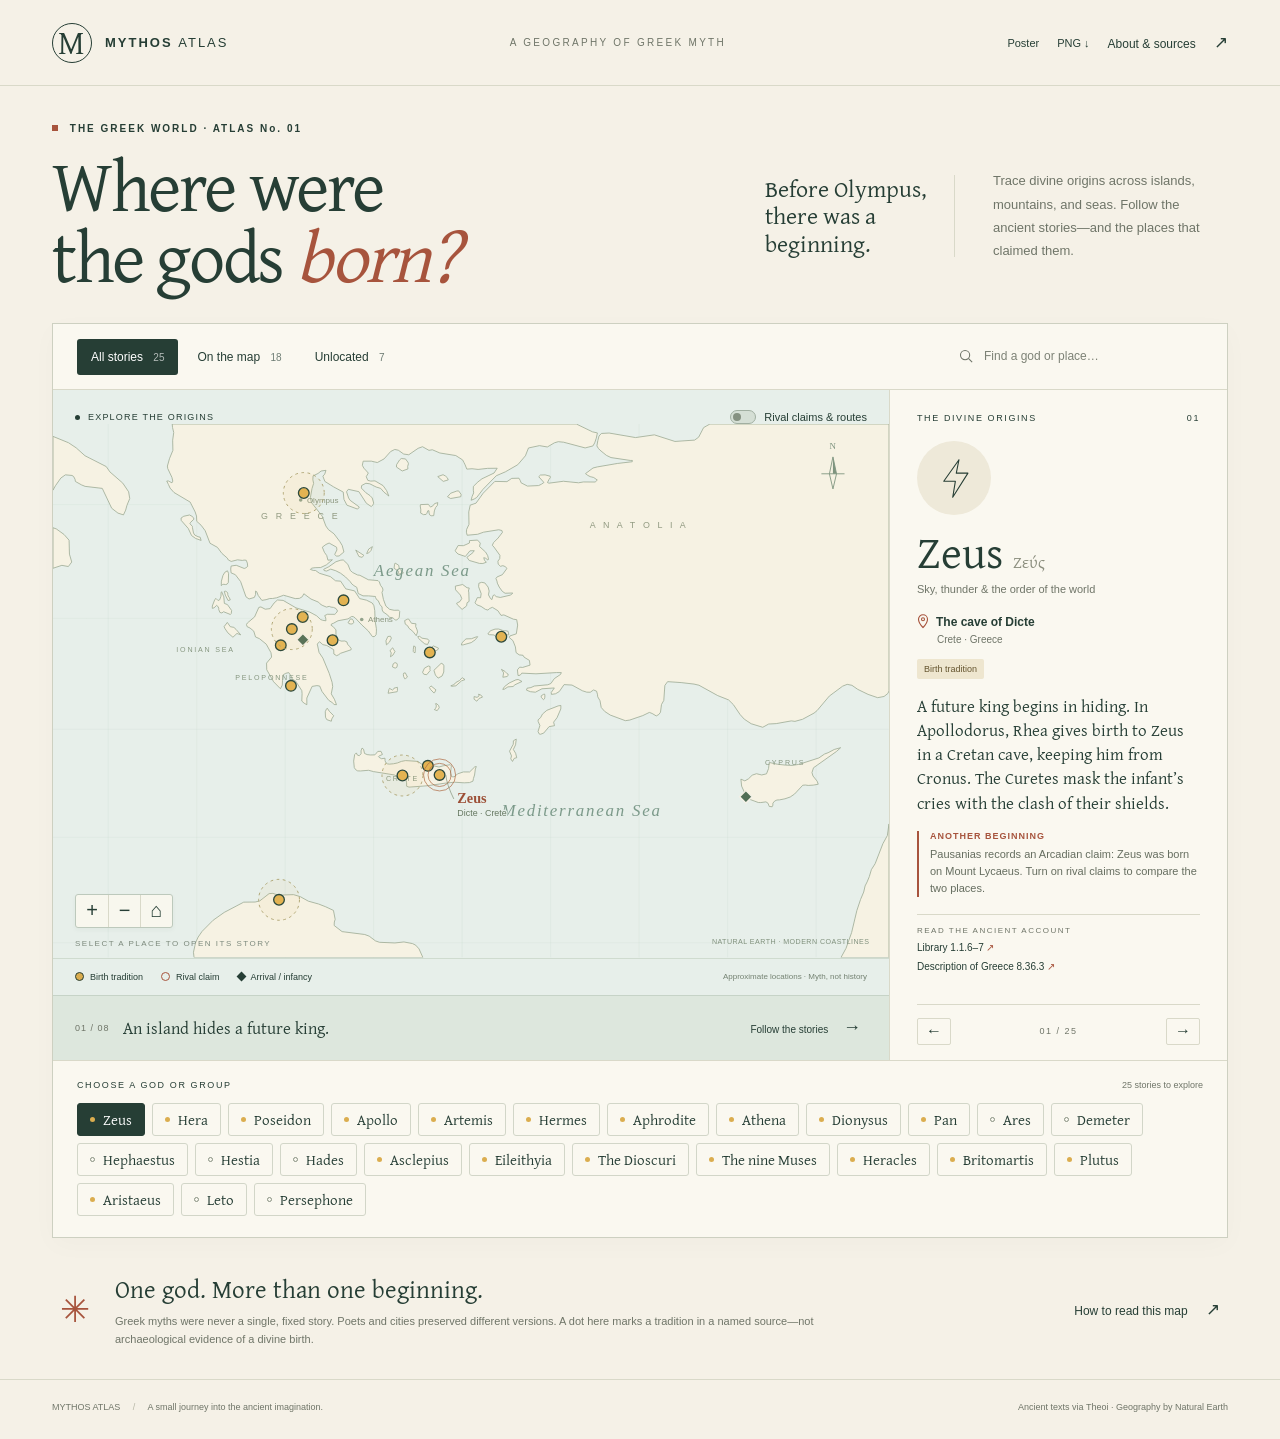
==== docs/atlas/index.html @ 0c2e9b44 "Publish Greek god birthplace poster and expanded atlas" ====
<!doctype html>
<html lang="en">
<head>
  <meta charset="utf-8">
  <meta name="viewport" content="width=device-width,initial-scale=1">
  <meta name="theme-color" content="#f5f1e7">
  <meta name="description" content="Explore the birthplaces of 34 divine figures through ancient texts, island stories, and rival local traditions. An interactive atlas of myth, not history.">
  <title>Where were the gods born? — Mythos Atlas</title>
  <link rel="icon" href="data:image/svg+xml,%3Csvg xmlns='http://www.w3.org/2000/svg' viewBox='0 0 64 64'%3E%3Crect width='64' height='64' rx='32' fill='%232b443d'/%3E%3Cpath d='M35 8 17 36h14l-3 20 20-30H34z' fill='%23e5be60'/%3E%3C/svg%3E">
  <link rel="stylesheet" href="styles.css">
  <script src="vendor/d3.min.js" defer></script>
  <script src="data/gods.js" defer></script>
  <script src="app.js" defer></script>
</head>
<body>
  <a class="skip-link" href="#explore">Skip to the atlas</a>
  <header class="masthead">
    <a class="brand" href="./" aria-label="Mythos Atlas home"><span class="brand-mark" aria-hidden="true">Μ</span><span>MYTHOS <b>ATLAS</b></span></a>
    <span class="edition">A GEOGRAPHY OF GREEK MYTH</span>
    <nav class="atlas-links" aria-label="Poster and sources"><a href="../">Poster</a><a href="../greek-gods-birthplaces.png" download>PNG ↓</a><button class="text-button" id="sources-open">About &amp; sources <span aria-hidden="true">↗</span></button></nav>
  </header>
  <main>
    <section class="intro" aria-labelledby="title">
      <div><p class="eyebrow"><span></span> THE GREEK WORLD · ATLAS No. 01</p><h1 id="title">Where were<br>the gods <em>born?</em></h1></div>
      <div class="intro-note"><p>Before Olympus, <br>there was a beginning.</p><div>Trace divine origins across islands, mountains, and seas. Follow the ancient stories—and the places that claimed them.</div></div>
    </section>
    <section class="atlas" id="explore" aria-label="Interactive birthplace atlas">
      <div class="atlas-toolbar">
        <div class="filters" role="group" aria-label="Filter gods"><button class="filter active" data-filter="all" aria-pressed="true">All stories <span>25</span></button><button class="filter" data-filter="mapped" aria-pressed="false">On the map <span>18</span></button><button class="filter" data-filter="unplaced" aria-pressed="false">Unlocated <span>7</span></button></div>
        <label class="search"><svg viewBox="0 0 24 24" aria-hidden="true"><circle cx="10" cy="10" r="6.5"/><path d="m15 15 5 5"/></svg><input id="search" type="search" placeholder="Find a god or place…" aria-label="Find a god or place"></label>
      </div>
      <div class="atlas-body">
        <div class="map-column">
          <div class="map-top"><span><i class="live-dot"></i> EXPLORE THE ORIGINS</span><label class="switch"><input type="checkbox" id="variants"><span class="switch-track"></span>Rival claims &amp; routes</label></div>
          <div class="map-wrap" id="map-wrap">
            <svg id="map" viewBox="0 0 940 600" role="group" aria-label="Map of Greek divine origins in Greece and the eastern Mediterranean"><title>Greek divine origins</title><desc>Select a named marker to read its tradition. Use the zoom buttons and drag to explore. The god selector below offers the same information.</desc></svg>
            <div class="map-loading" id="map-loading">Drawing the Greek world…</div>
            <div class="map-controls" role="group" aria-label="Map controls"><button id="zoom-in" aria-label="Zoom in">+</button><button id="zoom-out" aria-label="Zoom out">−</button><button id="reset-map" aria-label="Reset map view">⌂</button></div>
            <div class="map-hint">SELECT A PLACE TO OPEN ITS STORY</div>
          </div>
          <div class="map-key"><span><i class="key-birth"></i>Birth tradition</span><span><i class="key-variant"></i>Rival claim</span><span><i class="key-arrival"></i>Arrival / infancy</span><span class="key-note">Approximate locations · Myth, not history</span></div>
          <div class="tour-bar"><div><span class="tour-number" id="tour-number">01 / 08</span><strong id="tour-title">An island hides a future king.</strong></div><button id="tour-next">Follow the stories <span aria-hidden="true">→</span></button></div>
        </div>
        <aside class="story-panel" aria-label="Selected god" id="story-panel"><div id="story" aria-live="polite" aria-atomic="true"></div><div class="story-navigation"><button id="previous-god" aria-label="Previous god">←</button><span id="god-index">01 / 15</span><button id="next-god" aria-label="Next god">→</button></div></aside>
      </div>
      <div class="god-browser"><div class="browser-heading"><span>CHOOSE A GOD OR GROUP</span><span id="result-count" role="status">15 stories to explore</span></div><div id="god-list" class="god-list" aria-label="Greek gods"></div><p id="empty-results" hidden>No gods or places match. Try “Delos”, “sea”, or “Zeus”.</p></div>
    </section>
    <section class="reading-note"><span class="note-symbol" aria-hidden="true">✳</span><div><h2>One god. More than one beginning.</h2><p>Greek myths were never a single, fixed story. Poets and cities preserved different versions. A dot here marks a tradition in a named source—not archaeological evidence of a divine birth.</p></div><button class="text-button" id="method-open">How to read this map <span aria-hidden="true">↗</span></button></section>
  </main>
  <footer><span>MYTHOS ATLAS <span class="footer-divider">/</span> A small journey into the ancient imagination.</span><span>Ancient texts via Theoi · Geography by Natural Earth</span></footer>
  <dialog id="sources-dialog" aria-labelledby="sources-title"><div class="dialog-head"><p class="eyebrow">THE ATLAS NOTEBOOK</p><button id="sources-close" aria-label="Close sources">×</button></div><h2 id="sources-title">Stories, sources<br>&amp; a little uncertainty.</h2><p>This atlas follows 34 divine figures across 25 story entries. The nine Muses and the Dioscuri are grouped; Heracles is included as a deified hero. Eighteen entries have a mapped birth, regional, arrival, or infancy tradition here; seven have no securely mapped location in the selected accounts. It is a curated introduction, not a complete catalogue of every ancient claim.</p><h3>Reading the marks</h3><p>Solid gold circles mark a birth tradition. Rust-colored rings mark a rival local claim. Diamonds mark a landing or a place where an infant was hidden. Pan’s Arcadian marker is regional. Coordinates are approximate modern aids to reading; they are not surveyed ancient birth sites.</p><p>The main view shows one selected tradition for each mapped god. Switch on “Rival claims &amp; routes” to see additional mapped traditions and Aphrodite’s sea journey. A dashed line is a schematic narrative link, not an ancient travel route. “Unlocated” means the cited account supplies no fixed place; it does not mean no other tradition exists.</p><h3>Ancient texts</h3><div id="source-list"></div><h3>The map</h3><p>Coastlines: <a href="https://www.naturalearthdata.com/" target="_blank" rel="noopener noreferrer">Natural Earth</a>, 1:50m public-domain land data. Tiny islands may be smaller than their markers. Modern coastlines are used for orientation; modern state borders are omitted. Typeface: Gentium Plus, SIL Open Font License. Mapping: D3, ISC license.</p><p class="dialog-end">Each god’s story links directly to its cited text or an explicitly identified ancient passage preserved in Theoi’s source collections.</p></dialog>
</body>
</html>
---- docs/atlas/styles.css ----
@font-face{font-family:Gentium;src:url('vendor/GentiumPlus-Regular.ttf') format('truetype');font-weight:400;font-display:swap}@font-face{font-family:Gentium;src:url('vendor/GentiumPlus-Bold.ttf') format('truetype');font-weight:700;font-display:swap}
:root{--paper:#f5f1e7;--ink:#263e35;--muted:#6f7568;--line:#d9d9c9;--gold:#dbad4f;--rust:#a7543d;--sea:#e7efea;--serif:Gentium,Georgia,serif;--sans:Arial,Helvetica,sans-serif}*{box-sizing:border-box}html{scroll-behavior:smooth}body{margin:0;color:var(--ink);background:var(--paper);font-family:var(--sans);font-size:14px}button,input{font:inherit}button,a,input{-webkit-tap-highlight-color:transparent}button{cursor:pointer;color:inherit}button{border:0;background:none}a{color:inherit;text-underline-offset:3px}button:focus-visible,a:focus-visible,input:focus-visible,[tabindex]:focus-visible{outline:3px solid var(--rust);outline-offset:4px}button:hover{color:var(--rust)}.skip-link{position:absolute;left:20px;top:-60px;z-index:50;background:white;padding:15px}.skip-link:focus{top:10px}.masthead{height:86px;max-width:1512px;margin:auto;padding:0 52px;border-bottom:1px solid var(--line);display:flex;align-items:center;justify-content:space-between}.brand{display:flex;align-items:center;gap:13px;text-decoration:none;font-size:13px;font-weight:bold;letter-spacing:2px}.brand b{font-weight:400}.brand-mark{display:grid;place-items:center;font-family:var(--serif);font-size:33px;font-weight:400;border:1px solid var(--ink);border-radius:50%;width:40px;height:40px;line-height:1}.edition{font-size:10px;letter-spacing:2.3px;color:var(--muted)}.text-button{font-size:12px;padding:10px 0}.text-button span{margin-left:15px;font-size:17px}main{max-width:1512px;margin:auto;padding:0 52px}.intro{display:flex;align-items:center;justify-content:space-between;padding:37px 0 32px;gap:40px}.eyebrow{font-size:10px;letter-spacing:2px;font-weight:bold;margin:0 0 16px}.eyebrow>span{display:inline-block;background:var(--rust);width:6px;height:6px;margin-right:7px;vertical-align:1px}h1{font-family:var(--serif);font-size:72px;font-weight:400;letter-spacing:-2.4px;line-height:.98;margin:0}h1 em{font-weight:400;color:var(--rust)}.intro-note{display:grid;grid-template-columns:190px 235px;gap:38px;align-items:center;margin:18px 0 0}.intro-note>p{font-family:var(--serif);font-size:24px;line-height:1.15;border-right:1px solid var(--line);padding-right:26px;margin:0}.intro-note>div{color:var(--muted);font-size:13px;line-height:1.8;max-width:225px}.atlas{border:1px solid #cdd0c1;background:#faf8f0;box-shadow:0 7px 25px #263e3506}.atlas-toolbar{min-height:66px;padding:10px 24px;display:flex;align-items:center;justify-content:space-between;border-bottom:1px solid var(--line);gap:20px}.filters{display:flex;gap:5px}.filter{padding:11px 14px;font-size:12px;border-radius:3px;white-space:nowrap}.filter span{font-size:10px;margin-left:7px;opacity:.65}.filter.active{background:var(--ink);color:#fff}.search{display:flex;align-items:center;gap:9px;max-width:245px;flex:1}.search svg{width:17px;height:17px;fill:none;stroke:var(--muted);stroke-width:1.5;flex-shrink:0}.search input{width:100%;border:0;border-bottom:1px solid transparent;padding:8px 0;background:none;font-size:12px;color:var(--ink);border-radius:0}.search input::placeholder{color:#7d8276}.atlas-body{display:grid;grid-template-columns:minmax(0,1fr) 338px}.map-column{min-width:0;background:var(--sea);display:flex;flex-direction:column;position:relative}.map-top{display:flex;align-items:center;justify-content:space-between;gap:12px;padding:20px 22px 0;font-size:9px;letter-spacing:1.2px;z-index:2}.map-top>span{display:flex;align-items:center;gap:8px;white-space:nowrap}.live-dot{background:var(--ink);border-radius:50%;width:5px;height:5px}.switch{display:flex;align-items:center;gap:8px;letter-spacing:0;font-size:11px;cursor:pointer}.switch input{position:absolute;opacity:0;width:28px;height:18px}.switch-track{display:block;width:26px;height:14px;border:1px solid #a1afa1;background:#d5dfd5;border-radius:10px;position:relative;transition:.2s}.switch-track:after{content:'';position:absolute;left:2px;top:2px;width:8px;height:8px;border-radius:50%;background:#859181;transition:.2s}.switch input:checked+.switch-track{background:var(--ink);border-color:var(--ink)}.switch input:checked+.switch-track:after{transform:translateX(12px);background:var(--paper)}.switch input:focus-visible+.switch-track{outline:3px solid var(--rust);outline-offset:4px}.map-wrap{position:relative;flex:1;min-height:470px;display:flex;align-items:center;overflow:hidden;background-image:radial-gradient(#96b0a326 .65px,transparent .65px);background-size:8px 8px}.map-wrap svg{width:100%;height:100%;min-height:470px;max-height:595px;display:block;touch-action:none}.map-loading{position:absolute;left:0;right:0;top:45%;text-align:center;font-family:var(--serif);font-size:22px}.map-controls{position:absolute;bottom:30px;left:22px;display:flex;border:1px solid #bdc9bc;background:#f8f7ee;border-radius:3px;box-shadow:0 2px 5px #263e350b}.map-controls button{width:32px;height:32px;font-size:20px}.map-controls button+button{border-left:1px solid var(--line)}.map-hint{position:absolute;bottom:10px;left:22px;font-size:8px;letter-spacing:1.5px;pointer-events:none;color:#7d8a7d}.map-key{display:flex;gap:18px;padding:13px 22px;border-top:1px solid #cfdbcf;font-size:9px;align-items:center;flex-wrap:wrap}.map-key>span{display:flex;align-items:center;gap:6px}.map-key i{display:inline-block;width:9px;height:9px;flex-shrink:0}.key-birth{background:var(--gold);border:1px solid var(--ink);border-radius:50%}.key-variant{border:1.5px solid var(--rust);border-radius:50%}.key-arrival{background:var(--ink);transform:rotate(45deg);width:7px!important;height:7px!important}.map-key .key-note{color:#748272;margin-left:auto;font-size:8px}.tour-bar{display:flex;align-items:center;justify-content:space-between;padding:17px 22px;border-top:1px solid #c6d3c7;background:#dde7dd;gap:16px;min-height:65px}.tour-bar>div{display:flex;align-items:center;gap:13px}.tour-number{font-size:9px;letter-spacing:1px;color:var(--muted);white-space:nowrap}.tour-bar strong{font-family:var(--serif);font-size:17px;font-weight:400}.tour-bar button{font-size:10px;white-space:nowrap}.tour-bar button span{font-size:18px;margin-left:12px}.story-panel{background:#faf8f0;border-left:1px solid var(--line);padding:23px 27px 15px;display:flex;flex-direction:column}.story-panel>#story{flex:1}.story-top{display:flex;align-items:center;justify-content:space-between;font-size:9px;letter-spacing:1.6px}.story-symbol{width:74px;height:74px;display:grid;place-items:center;border-radius:50%;background:#eee9d9;margin:18px 0 14px;color:var(--ink)}.story-symbol svg{width:43px;height:43px;fill:none;stroke:currentColor;stroke-width:1.2;stroke-linecap:round;stroke-linejoin:round}.god-title{font-family:var(--serif);font-size:45px;line-height:1;margin:0;font-weight:400}.greek-name{font-family:var(--serif);font-size:17px;color:#8b8e7e;margin-left:10px}.god-domain{font-size:11px;color:var(--muted);margin:9px 0 19px}.place-title{display:flex;align-items:center;gap:7px;font-size:12px;font-weight:bold;margin:0 0 5px}.place-title svg{width:12px;height:15px;fill:none;stroke:var(--rust);stroke-width:1.5}.region{font-size:10px;color:var(--muted);margin:0 0 14px;padding-left:20px}.status-badge{display:inline-flex;align-items:center;gap:5px;font-size:9px;color:#65552f;padding:5px 7px;background:#eee6cf;border-radius:2px;margin-bottom:8px}.story-body{font-family:var(--serif);font-size:17px;line-height:1.42;margin:7px 0 16px}.tradition-note{border-left:2px solid var(--rust);padding:0 0 0 11px;margin:0 0 17px}.tradition-note h3{font-size:9px;letter-spacing:1px;text-transform:uppercase;margin:0 0 5px;color:var(--rust)}.tradition-note p{font-size:11px;line-height:1.55;margin:0;color:#666e60}.source-links{padding-top:11px;border-top:1px solid var(--line)}.source-links>span{font-size:8px;letter-spacing:1.5px;color:var(--muted);display:block;margin-bottom:6px}.source-links a{display:block;font-size:10px;line-height:1.4;margin:5px 0;text-decoration:none}.source-links a:hover{text-decoration:underline}.source-links a:after{content:' ↗';color:var(--rust)}.story-navigation{display:flex;align-items:center;justify-content:space-between;padding-top:13px;margin-top:14px;border-top:1px solid var(--line)}.story-navigation button{height:27px;width:34px;border:1px solid var(--line);border-radius:2px;font-size:16px}.story-navigation span{font-size:9px;letter-spacing:1.5px;color:var(--muted)}.god-browser{padding:19px 24px 21px;border-top:1px solid var(--line)}.browser-heading{display:flex;justify-content:space-between;font-size:9px;letter-spacing:1.6px;margin-bottom:13px}.browser-heading>span:last-child{color:var(--muted);letter-spacing:0}.god-list{display:flex;flex-wrap:wrap;gap:7px}.god-chip{border:1px solid #d2d6c8;border-radius:3px;padding:8px 12px;display:flex;align-items:center;gap:8px;font-family:var(--serif);font-size:15px;line-height:1}.god-chip.active{background:var(--ink);border-color:var(--ink);color:#fff}.chip-dot{width:5px;height:5px;border-radius:50%;background:var(--gold)}.chip-dot.unplaced{background:transparent;border:1px solid #879080}.god-chip.active .chip-dot.unplaced{border-color:#e2e6d6}#empty-results{font-family:var(--serif);font-size:19px;color:var(--muted);margin:15px 0}.reading-note{display:flex;align-items:center;gap:25px;margin:33px 0 30px;padding:0 8px}.note-symbol{font-size:36px;color:var(--rust);flex-shrink:0}.reading-note>div{max-width:720px}.reading-note h2{font-family:var(--serif);font-size:25px;font-weight:400;margin:0 0 5px}.reading-note p{font-size:11px;line-height:1.7;color:var(--muted);margin:0}.reading-note button{margin-left:auto;white-space:nowrap}footer{max-width:1512px;padding:22px 52px 27px;margin:auto;border-top:1px solid var(--line);display:flex;justify-content:space-between;gap:20px;font-size:9px;color:var(--muted)}.footer-divider{padding:0 10px;color:#b5b5a5}dialog{width:min(660px,calc(100% - 30px));max-height:87vh;overflow:auto;padding:28px 37px 34px;border:1px solid #bdc5b4;border-radius:3px;background:var(--paper);color:var(--ink);box-shadow:0 20px 100px #10271f30}dialog::backdrop{background:#12291f75;backdrop-filter:blur(3px)}.dialog-head{display:flex;justify-content:space-between;align-items:center}.dialog-head .eyebrow{margin:0}.dialog-head button{font-size:28px;line-height:1;padding:2px 8px}dialog h2{font-family:var(--serif);font-size:43px;line-height:1.05;font-weight:400;margin:22px 0}dialog p{font-size:13px;line-height:1.8;color:#60695a}dialog h3{font-family:var(--serif);font-weight:400;font-size:25px;margin-bottom:10px}#source-list a{display:block;font-size:12px;margin:10px 0;line-height:1.5}.dialog-end{border-top:1px solid var(--line);padding-top:15px;font-size:11px}
.land{fill:#f6f2e3;stroke:#9caa94;stroke-width:.9;stroke-linejoin:round}.graticule{fill:none;stroke:#a7beb0;stroke-width:.5;opacity:.25}.geo-label{font-family:Arial,sans-serif;fill:#919a81;font-size:10px;letter-spacing:3px;pointer-events:none;text-anchor:middle}.sea-label{font-family:Georgia,serif;fill:#7c9a8a;font-style:italic;font-size:19px;letter-spacing:2px;pointer-events:none;text-anchor:middle}.island-label{font-family:Arial,sans-serif;font-size:8px;fill:#879780;letter-spacing:2px;pointer-events:none;text-anchor:middle}.reference{fill:#93a38c;stroke:none}.reference-label{font-family:Arial,sans-serif;fill:#8a957d;font-size:9px}.birth-marker{fill:#e3b352;stroke:#2c493c;stroke-width:1.5}.variant-marker{fill:#f5f1e7;stroke:#ac5e43;stroke-width:1.8}.arrival-marker{fill:#506e57;stroke:#f5f1e7;stroke-width:1.5}.selection-ring{fill:none;stroke:#af6b43;stroke-width:1;opacity:.8}.region-ring{fill:#d4af5910;stroke:#aa9e69;stroke-width:1;stroke-dasharray:3 4}.marker-label{fill:#283e32;font-family:Georgia,serif;font-size:16px;font-weight:bold;paint-order:stroke;stroke:#e7efea;stroke-width:4;stroke-linejoin:round}.marker-place{font-family:Arial,sans-serif;font-size:10px;font-weight:normal;fill:#657760;stroke-width:3}.marker-leader{stroke:#7d8d73;stroke-width:.75;fill:none}.marker{cursor:pointer}.marker:hover .marker-label,.marker:focus .marker-label{fill:#9c4f36}.marker.selected .marker-label{fill:#9c4f36}.marker.dimmed{opacity:.18}.myth-route{fill:none;stroke:#a78957;stroke-width:1.2;stroke-dasharray:4 5;opacity:.7}.compass{fill:none;stroke:#7e947f;stroke-width:1}.compass-letter{font-family:Georgia,serif;fill:#7e947f;font-size:10px}.svg-caption{font-family:Arial,sans-serif;fill:#80917d;font-size:8px;letter-spacing:.5px}
@media(min-width:1600px){.intro{padding-top:48px;padding-bottom:40px}h1{font-size:85px}.map-wrap{min-height:540px}.story-panel{padding:30px 32px}.story-body{font-size:19px}}
@media(max-width:1150px){.masthead,main{padding-left:30px;padding-right:30px}.intro-note{grid-template-columns:170px 170px;gap:25px}.intro-note>p{font-size:22px}.intro-note>div{font-size:12px}.atlas-body{grid-template-columns:minmax(0,1fr) 300px}.story-panel{padding:20px}.map-wrap{min-height:440px}.map-wrap svg{min-height:440px}.map-top{font-size:8px;padding:17px 17px 0}.map-key{gap:12px;padding:13px 17px}.map-key .key-note{margin-left:0;flex-basis:100%}.tour-bar{padding:16px}.tour-bar>div{gap:8px}.tour-bar strong{font-size:15px}.tour-bar button{font-size:9px}.tour-bar button span{margin-left:4px}.reading-note>div{max-width:550px}footer{padding-left:30px;padding-right:30px}}
@media(max-width:900px){.intro-note{display:block;width:230px}.intro-note>p{border-right:0;padding:0;margin:0 0 12px}.intro-note>p br{display:none}.intro-note>div{max-width:none}.edition{display:none}.atlas-body{grid-template-columns:minmax(0,1fr) 285px}.map-top{align-items:flex-start;gap:10px;flex-direction:column}.map-wrap,.map-wrap svg{min-height:420px}.map-controls{left:14px}.map-hint{left:14px;font-size:7px}.atlas-toolbar{padding:10px 16px}.filter{padding:10px}.reading-note{gap:16px}.reading-note button{font-size:10px}.tour-bar{align-items:flex-start}.tour-bar>div{display:block}.tour-bar strong{display:block;margin-top:6px}.tour-bar button{margin-top:8px}}
@media(max-width:720px){.masthead{height:68px;padding:0 20px}.brand{font-size:11px;gap:9px;letter-spacing:1.5px}.brand-mark{width:32px;height:32px;font-size:27px}.masthead .text-button{font-size:10px}.text-button span{margin-left:7px}main{padding:0 16px}.intro{padding:30px 4px 27px;gap:16px;align-items:flex-end}h1{font-size:56px;letter-spacing:-1.8px}.eyebrow{font-size:8px;letter-spacing:1.3px}.intro-note{width:175px;margin:0 0 3px}.intro-note>p{font-size:19px}.intro-note>div{font-size:10px;line-height:1.6}.atlas-toolbar{flex-wrap:wrap;gap:3px;padding:9px 12px}.filters{gap:2px;width:100%}.filter{flex:1;padding:10px 6px;font-size:11px}.search{width:100%;max-width:none;margin:2px 4px}.search input{font-size:12px}.atlas-body{grid-template-columns:1fr}.map-top{flex-direction:row;align-items:center;font-size:8px;padding:16px 14px 0}.switch{font-size:10px}.map-wrap{min-height:350px}.map-wrap svg{min-height:350px;max-height:480px}.map-key{font-size:9px;gap:12px}.map-key .key-note{font-size:8px;flex-basis:auto;margin-left:auto}.tour-bar{align-items:center;padding:14px}.tour-bar>div{display:flex;align-items:center;gap:12px}.tour-bar strong{margin:0;font-size:16px;max-width:190px;line-height:1.1}.tour-bar button{margin:0;font-size:10px}.story-panel{border-left:0;border-top:1px solid var(--line);padding:22px 25px 18px}.story-symbol{float:right;width:68px;height:68px;margin:7px 0 10px 20px}.story-top{margin-bottom:13px}.god-title{font-size:43px}.god-domain{margin-bottom:17px}.story-body{font-size:19px;line-height:1.45;margin-top:9px}.source-links a{font-size:11px}.tradition-note p{font-size:12px}.story-navigation{margin-top:16px}.god-browser{padding:20px 17px}.god-chip{padding:9px 11px;font-size:15px}.reading-note{margin:25px 6px;align-items:flex-start;flex-wrap:wrap;gap:10px}.note-symbol{font-size:29px;margin-top:4px}.reading-note>div{flex:1}.reading-note h2{font-size:23px}.reading-note p{font-size:11px}.reading-note button{margin-left:38px;padding:3px 0;font-size:11px}footer{padding:20px;display:block;font-size:9px;line-height:1.7}footer>span{display:block;margin:4px 0}dialog{padding:22px 25px}dialog h2{font-size:37px}}
@media(max-width:420px){h1{font-size:50px}.intro-note{width:130px}.intro-note>p{font-size:17px}.intro-note>div{font-size:9px}.intro{gap:12px}.map-top>span{font-size:7px;letter-spacing:.8px}.map-wrap,.map-wrap svg{min-height:300px}.map-key{gap:10px}.map-key .key-note{margin:0;flex-basis:100%}.tour-bar strong{font-size:14px;max-width:140px}.tour-bar>div{gap:7px}.tour-number{font-size:8px}.tour-bar button{font-size:9px}.browser-heading{font-size:8px}.god-chip{font-size:14px;padding:9px 10px}}
@media(prefers-reduced-motion:reduce){html{scroll-behavior:auto}*{transition:none!important}}
@media(max-width:720px){.intro{display:block;padding-top:27px}h1{font-size:56px;letter-spacing:-1.8px}.intro-note{width:100%;display:grid;grid-template-columns:140px 1fr;gap:19px;align-items:center;margin-top:20px}.intro-note>p{font-size:19px;line-height:1.1;margin:0;border-right:1px solid var(--line);padding-right:16px}.intro-note>div{font-size:11px;line-height:1.6}.marker:not(.selected) .marker-label,.marker:not(.selected) .marker-leader{display:none}.marker.selected .marker-label{font-size:32px}.marker.selected .marker-place{font-size:22px}.marker.selected .marker-label tspan:nth-child(2){transform:translateY(6px)}.map-wrap{min-height:300px}.map-wrap svg{min-height:300px}.geo-label{font-size:15px;letter-spacing:2px}.sea-label{font-size:24px}.island-label{font-size:12px}.marker.selected .selection-ring{stroke-width:2}.marker.selected .birth-marker{stroke-width:2}.map-controls button{width:38px;height:38px}.map-hint{font-size:7px}.god-chip{min-height:35px}}
@media(max-width:370px){h1{font-size:50px}.intro-note{grid-template-columns:125px 1fr;gap:14px}.intro-note>p{font-size:18px}.intro-note>div{font-size:10px}}

.atlas-links{display:flex;align-items:center;gap:18px;font-size:11px}.atlas-links>a{text-decoration:none}.atlas-links>a:hover{text-decoration:underline}.marker:not(.selected):not(:hover):not(:focus) .marker-label,.marker:not(.selected):not(:hover):not(:focus) .marker-leader{opacity:0}@media(max-width:720px){.atlas-links{gap:12px}.masthead .brand b{display:none}.edition{display:none}}
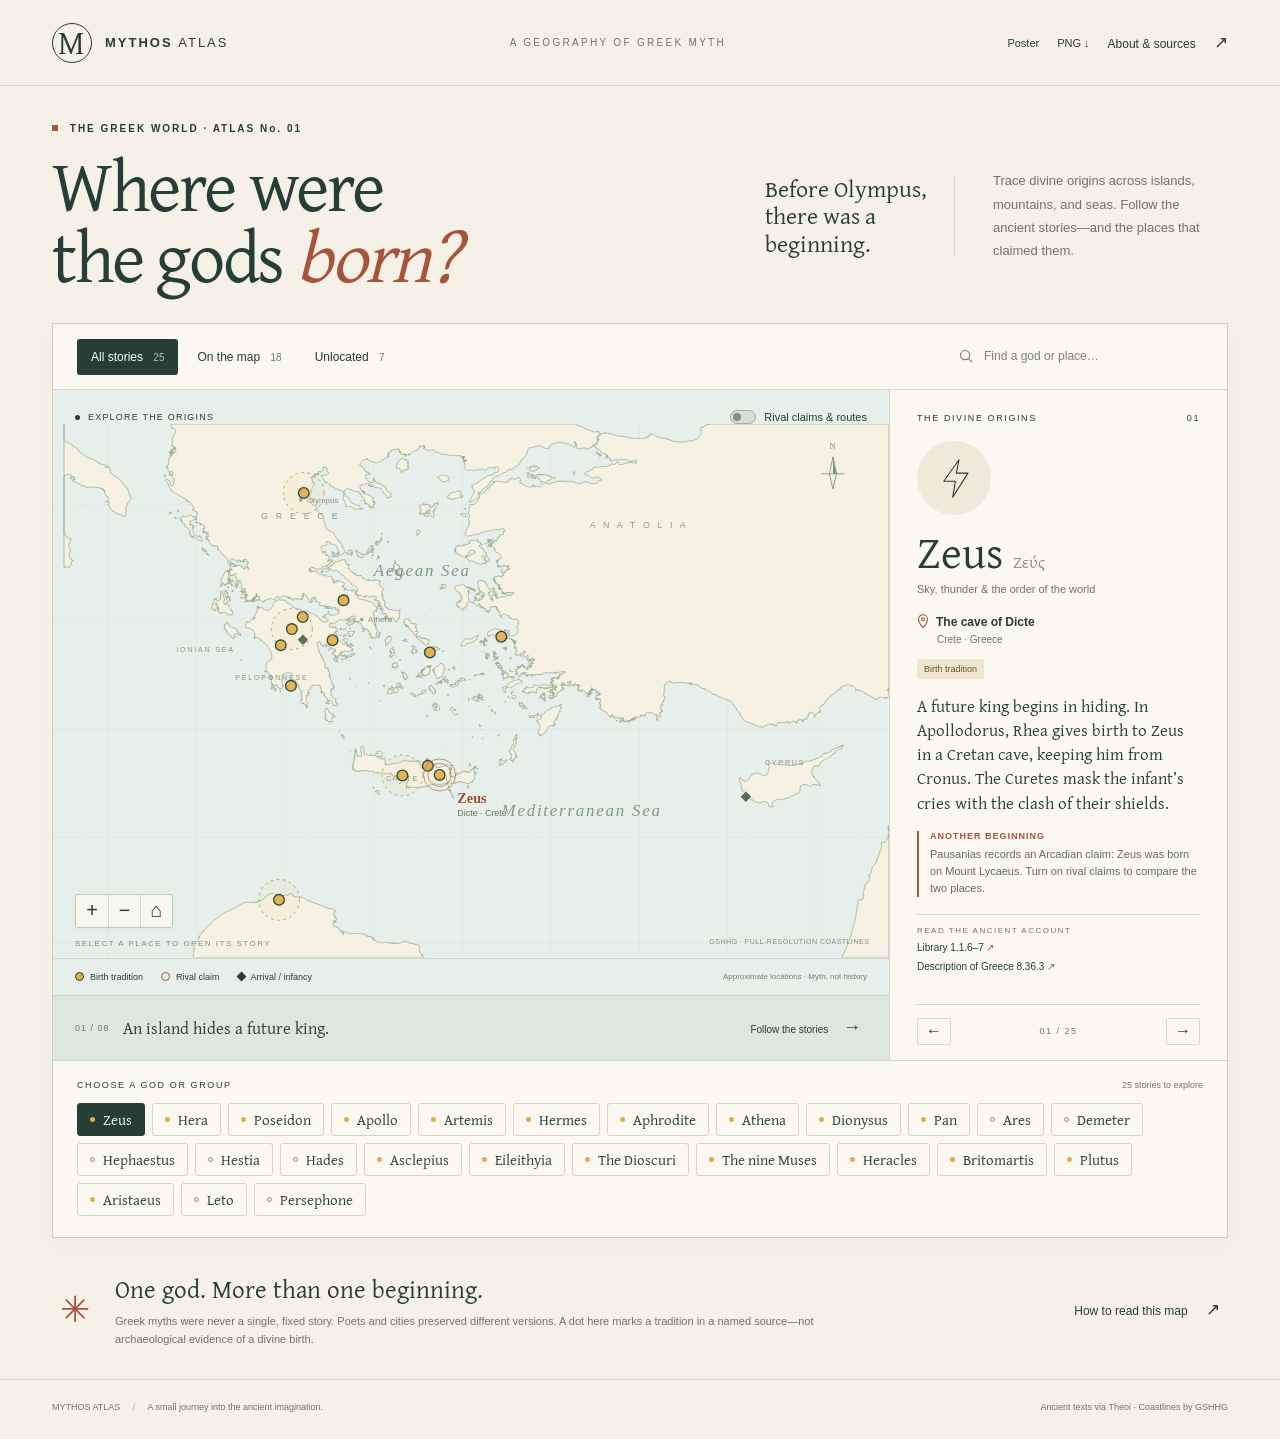
==== commit a1938c1d: "Refine poster layout and use full-resolution GSHHG coastlines" ====
--- a/docs/atlas/index.html
+++ b/docs/atlas/index.html
@@ -47,7 +47,7 @@
     </section>
     <section class="reading-note"><span class="note-symbol" aria-hidden="true">✳</span><div><h2>One god. More than one beginning.</h2><p>Greek myths were never a single, fixed story. Poets and cities preserved different versions. A dot here marks a tradition in a named source—not archaeological evidence of a divine birth.</p></div><button class="text-button" id="method-open">How to read this map <span aria-hidden="true">↗</span></button></section>
   </main>
-  <footer><span>MYTHOS ATLAS <span class="footer-divider">/</span> A small journey into the ancient imagination.</span><span>Ancient texts via Theoi · Geography by Natural Earth</span></footer>
-  <dialog id="sources-dialog" aria-labelledby="sources-title"><div class="dialog-head"><p class="eyebrow">THE ATLAS NOTEBOOK</p><button id="sources-close" aria-label="Close sources">×</button></div><h2 id="sources-title">Stories, sources<br>&amp; a little uncertainty.</h2><p>This atlas follows 34 divine figures across 25 story entries. The nine Muses and the Dioscuri are grouped; Heracles is included as a deified hero. Eighteen entries have a mapped birth, regional, arrival, or infancy tradition here; seven have no securely mapped location in the selected accounts. It is a curated introduction, not a complete catalogue of every ancient claim.</p><h3>Reading the marks</h3><p>Solid gold circles mark a birth tradition. Rust-colored rings mark a rival local claim. Diamonds mark a landing or a place where an infant was hidden. Pan’s Arcadian marker is regional. Coordinates are approximate modern aids to reading; they are not surveyed ancient birth sites.</p><p>The main view shows one selected tradition for each mapped god. Switch on “Rival claims &amp; routes” to see additional mapped traditions and Aphrodite’s sea journey. A dashed line is a schematic narrative link, not an ancient travel route. “Unlocated” means the cited account supplies no fixed place; it does not mean no other tradition exists.</p><h3>Ancient texts</h3><div id="source-list"></div><h3>The map</h3><p>Coastlines: <a href="https://www.naturalearthdata.com/" target="_blank" rel="noopener noreferrer">Natural Earth</a>, 1:50m public-domain land data. Tiny islands may be smaller than their markers. Modern coastlines are used for orientation; modern state borders are omitted. Typeface: Gentium Plus, SIL Open Font License. Mapping: D3, ISC license.</p><p class="dialog-end">Each god’s story links directly to its cited text or an explicitly identified ancient passage preserved in Theoi’s source collections.</p></dialog>
+  <footer><span>MYTHOS ATLAS <span class="footer-divider">/</span> A small journey into the ancient imagination.</span><span>Ancient texts via Theoi · Coastlines by GSHHG</span></footer>
+  <dialog id="sources-dialog" aria-labelledby="sources-title"><div class="dialog-head"><p class="eyebrow">THE ATLAS NOTEBOOK</p><button id="sources-close" aria-label="Close sources">×</button></div><h2 id="sources-title">Stories, sources<br>&amp; a little uncertainty.</h2><p>This atlas follows 34 divine figures across 25 story entries. The nine Muses and the Dioscuri are grouped; Heracles is included as a deified hero. Eighteen entries have a mapped birth, regional, arrival, or infancy tradition here; seven have no securely mapped location in the selected accounts. It is a curated introduction, not a complete catalogue of every ancient claim.</p><h3>Reading the marks</h3><p>Solid gold circles mark a birth tradition. Rust-colored rings mark a rival local claim. Diamonds mark a landing or a place where an infant was hidden. Pan’s Arcadian marker is regional. Coordinates are approximate modern aids to reading; they are not surveyed ancient birth sites.</p><p>The main view shows one selected tradition for each mapped god. Switch on “Rival claims &amp; routes” to see additional mapped traditions and Aphrodite’s sea journey. A dashed line is a schematic narrative link, not an ancient travel route. “Unlocated” means the cited account supplies no fixed place; it does not mean no other tradition exists.</p><h3>Ancient texts</h3><div id="source-list"></div><h3>The map</h3><p>Coastlines: <a href="https://www.soest.hawaii.edu/wessel/gshhg/" target="_blank" rel="noopener noreferrer">GSHHG 2.3.7</a>, original full-resolution land polygons by Wessel and Smith. The regional extract clips the dataset without simplifying its coastal vertices. Tiny islands may be smaller than their markers. Modern coastlines are used for orientation; modern state borders are omitted. Typeface: Gentium Plus, SIL Open Font License. Mapping: D3, ISC license.</p><p class="dialog-end">Each god’s story links directly to its cited text or an explicitly identified ancient passage preserved in Theoi’s source collections.</p></dialog>
 </body>
 </html>
